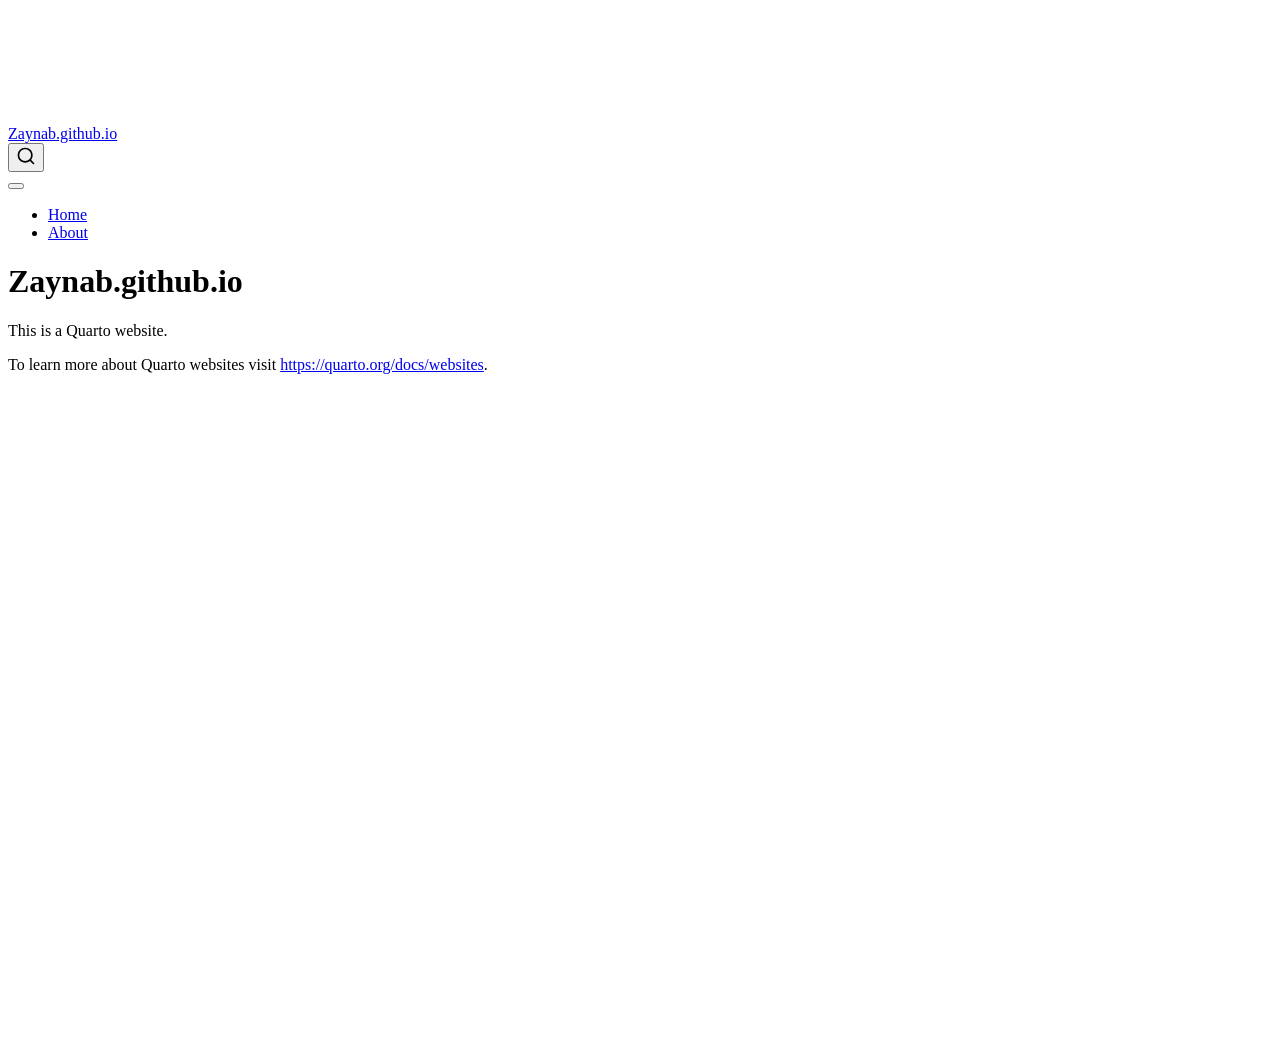
==== docs/index.html @ 29d0dbf2 "second init" ====
<!DOCTYPE html>
<html xmlns="http://www.w3.org/1999/xhtml" lang="en" xml:lang="en"><head>

<meta charset="utf-8">
<meta name="generator" content="quarto-1.8.27">

<meta name="viewport" content="width=device-width, initial-scale=1.0, user-scalable=yes">


<title>Zaynab.github.io</title>
<style>
code{white-space: pre-wrap;}
span.smallcaps{font-variant: small-caps;}
div.columns{display: flex; gap: min(4vw, 1.5em);}
div.column{flex: auto; overflow-x: auto;}
div.hanging-indent{margin-left: 1.5em; text-indent: -1.5em;}
ul.task-list{list-style: none;}
ul.task-list li input[type="checkbox"] {
  width: 0.8em;
  margin: 0 0.8em 0.2em -1em; /* quarto-specific, see https://github.com/quarto-dev/quarto-cli/issues/4556 */ 
  vertical-align: middle;
}
</style>


<script src="site_libs/quarto-nav/quarto-nav.js"></script>
<script src="site_libs/quarto-nav/headroom.min.js"></script>
<script src="site_libs/clipboard/clipboard.min.js"></script>
<script src="site_libs/quarto-search/autocomplete.umd.js"></script>
<script src="site_libs/quarto-search/fuse.min.js"></script>
<script src="site_libs/quarto-search/quarto-search.js"></script>
<meta name="quarto:offset" content="./">
<script src="site_libs/quarto-html/quarto.js" type="module"></script>
<script src="site_libs/quarto-html/tabsets/tabsets.js" type="module"></script>
<script src="site_libs/quarto-html/axe/axe-check.js" type="module"></script>
<script src="site_libs/quarto-html/popper.min.js"></script>
<script src="site_libs/quarto-html/tippy.umd.min.js"></script>
<script src="site_libs/quarto-html/anchor.min.js"></script>
<link href="site_libs/quarto-html/tippy.css" rel="stylesheet">
<link href="site_libs/quarto-html/quarto-syntax-highlighting-ed96de9b727972fe78a7b5d16c58bf87.css" rel="stylesheet" id="quarto-text-highlighting-styles">
<script src="site_libs/bootstrap/bootstrap.min.js"></script>
<link href="site_libs/bootstrap/bootstrap-icons.css" rel="stylesheet">
<link href="site_libs/bootstrap/bootstrap-5b4ad623e5705c0698d39aec6f10cf02.min.css" rel="stylesheet" append-hash="true" id="quarto-bootstrap" data-mode="light">
<script id="quarto-search-options" type="application/json">{
  "location": "navbar",
  "copy-button": false,
  "collapse-after": 3,
  "panel-placement": "end",
  "type": "overlay",
  "limit": 50,
  "keyboard-shortcut": [
    "f",
    "/",
    "s"
  ],
  "show-item-context": false,
  "language": {
    "search-no-results-text": "No results",
    "search-matching-documents-text": "matching documents",
    "search-copy-link-title": "Copy link to search",
    "search-hide-matches-text": "Hide additional matches",
    "search-more-match-text": "more match in this document",
    "search-more-matches-text": "more matches in this document",
    "search-clear-button-title": "Clear",
    "search-text-placeholder": "",
    "search-detached-cancel-button-title": "Cancel",
    "search-submit-button-title": "Submit",
    "search-label": "Search"
  }
}</script>


<link rel="stylesheet" href="styles.css">
</head>

<body class="nav-fixed quarto-light">

<div id="quarto-search-results"></div>
  <header id="quarto-header" class="headroom fixed-top">
    <nav class="navbar navbar-expand-lg " data-bs-theme="dark">
      <div class="navbar-container container-fluid">
      <div class="navbar-brand-container mx-auto">
    <a class="navbar-brand" href="./index.html">
    <span class="navbar-title">Zaynab.github.io</span>
    </a>
  </div>
            <div id="quarto-search" class="" title="Search"></div>
          <button class="navbar-toggler" type="button" data-bs-toggle="collapse" data-bs-target="#navbarCollapse" aria-controls="navbarCollapse" role="menu" aria-expanded="false" aria-label="Toggle navigation" onclick="if (window.quartoToggleHeadroom) { window.quartoToggleHeadroom(); }">
  <span class="navbar-toggler-icon"></span>
</button>
          <div class="collapse navbar-collapse" id="navbarCollapse">
            <ul class="navbar-nav navbar-nav-scroll me-auto">
  <li class="nav-item">
    <a class="nav-link active" href="./index.html" aria-current="page"> 
<span class="menu-text">Home</span></a>
  </li>  
  <li class="nav-item">
    <a class="nav-link" href="./about.html"> 
<span class="menu-text">About</span></a>
  </li>  
</ul>
          </div> <!-- /navcollapse -->
            <div class="quarto-navbar-tools">
</div>
      </div> <!-- /container-fluid -->
    </nav>
</header>
<!-- content -->
<div id="quarto-content" class="quarto-container page-columns page-rows-contents page-layout-article page-navbar">
<!-- sidebar -->
<!-- margin-sidebar -->
    <div id="quarto-margin-sidebar" class="sidebar margin-sidebar zindex-bottom">
        
    </div>
<!-- main -->
<main class="content" id="quarto-document-content">

<header id="title-block-header" class="quarto-title-block default">
<div class="quarto-title">
<h1 class="title">Zaynab.github.io</h1>
</div>



<div class="quarto-title-meta">

    
  
    
  </div>
  


</header>


<p>This is a Quarto website.</p>
<p>To learn more about Quarto websites visit <a href="https://quarto.org/docs/websites" class="uri">https://quarto.org/docs/websites</a>.</p>



</main> <!-- /main -->
<script id="quarto-html-after-body" type="application/javascript">
  window.document.addEventListener("DOMContentLoaded", function (event) {
    const icon = "";
    const anchorJS = new window.AnchorJS();
    anchorJS.options = {
      placement: 'right',
      icon: icon
    };
    anchorJS.add('.anchored');
    const isCodeAnnotation = (el) => {
      for (const clz of el.classList) {
        if (clz.startsWith('code-annotation-')) {                     
          return true;
        }
      }
      return false;
    }
    const onCopySuccess = function(e) {
      // button target
      const button = e.trigger;
      // don't keep focus
      button.blur();
      // flash "checked"
      button.classList.add('code-copy-button-checked');
      var currentTitle = button.getAttribute("title");
      button.setAttribute("title", "Copied!");
      let tooltip;
      if (window.bootstrap) {
        button.setAttribute("data-bs-toggle", "tooltip");
        button.setAttribute("data-bs-placement", "left");
        button.setAttribute("data-bs-title", "Copied!");
        tooltip = new bootstrap.Tooltip(button, 
          { trigger: "manual", 
            customClass: "code-copy-button-tooltip",
            offset: [0, -8]});
        tooltip.show();    
      }
      setTimeout(function() {
        if (tooltip) {
          tooltip.hide();
          button.removeAttribute("data-bs-title");
          button.removeAttribute("data-bs-toggle");
          button.removeAttribute("data-bs-placement");
        }
        button.setAttribute("title", currentTitle);
        button.classList.remove('code-copy-button-checked');
      }, 1000);
      // clear code selection
      e.clearSelection();
    }
    const getTextToCopy = function(trigger) {
      const outerScaffold = trigger.parentElement.cloneNode(true);
      const codeEl = outerScaffold.querySelector('code');
      for (const childEl of codeEl.children) {
        if (isCodeAnnotation(childEl)) {
          childEl.remove();
        }
      }
      return codeEl.innerText;
    }
    const clipboard = new window.ClipboardJS('.code-copy-button:not([data-in-quarto-modal])', {
      text: getTextToCopy
    });
    clipboard.on('success', onCopySuccess);
    if (window.document.getElementById('quarto-embedded-source-code-modal')) {
      const clipboardModal = new window.ClipboardJS('.code-copy-button[data-in-quarto-modal]', {
        text: getTextToCopy,
        container: window.document.getElementById('quarto-embedded-source-code-modal')
      });
      clipboardModal.on('success', onCopySuccess);
    }
      var localhostRegex = new RegExp(/^(?:http|https):\/\/localhost\:?[0-9]*\//);
      var mailtoRegex = new RegExp(/^mailto:/);
        var filterRegex = new RegExp('/' + window.location.host + '/');
      var isInternal = (href) => {
          return filterRegex.test(href) || localhostRegex.test(href) || mailtoRegex.test(href);
      }
      // Inspect non-navigation links and adorn them if external
     var links = window.document.querySelectorAll('a[href]:not(.nav-link):not(.navbar-brand):not(.toc-action):not(.sidebar-link):not(.sidebar-item-toggle):not(.pagination-link):not(.no-external):not([aria-hidden]):not(.dropdown-item):not(.quarto-navigation-tool):not(.about-link)');
      for (var i=0; i<links.length; i++) {
        const link = links[i];
        if (!isInternal(link.href)) {
          // undo the damage that might have been done by quarto-nav.js in the case of
          // links that we want to consider external
          if (link.dataset.originalHref !== undefined) {
            link.href = link.dataset.originalHref;
          }
        }
      }
    function tippyHover(el, contentFn, onTriggerFn, onUntriggerFn) {
      const config = {
        allowHTML: true,
        maxWidth: 500,
        delay: 100,
        arrow: false,
        appendTo: function(el) {
            return el.parentElement;
        },
        interactive: true,
        interactiveBorder: 10,
        theme: 'quarto',
        placement: 'bottom-start',
      };
      if (contentFn) {
        config.content = contentFn;
      }
      if (onTriggerFn) {
        config.onTrigger = onTriggerFn;
      }
      if (onUntriggerFn) {
        config.onUntrigger = onUntriggerFn;
      }
      window.tippy(el, config); 
    }
    const noterefs = window.document.querySelectorAll('a[role="doc-noteref"]');
    for (var i=0; i<noterefs.length; i++) {
      const ref = noterefs[i];
      tippyHover(ref, function() {
        // use id or data attribute instead here
        let href = ref.getAttribute('data-footnote-href') || ref.getAttribute('href');
        try { href = new URL(href).hash; } catch {}
        const id = href.replace(/^#\/?/, "");
        const note = window.document.getElementById(id);
        if (note) {
          return note.innerHTML;
        } else {
          return "";
        }
      });
    }
    const xrefs = window.document.querySelectorAll('a.quarto-xref');
    const processXRef = (id, note) => {
      // Strip column container classes
      const stripColumnClz = (el) => {
        el.classList.remove("page-full", "page-columns");
        if (el.children) {
          for (const child of el.children) {
            stripColumnClz(child);
          }
        }
      }
      stripColumnClz(note)
      if (id === null || id.startsWith('sec-')) {
        // Special case sections, only their first couple elements
        const container = document.createElement("div");
        if (note.children && note.children.length > 2) {
          container.appendChild(note.children[0].cloneNode(true));
          for (let i = 1; i < note.children.length; i++) {
            const child = note.children[i];
            if (child.tagName === "P" && child.innerText === "") {
              continue;
            } else {
              container.appendChild(child.cloneNode(true));
              break;
            }
          }
          if (window.Quarto?.typesetMath) {
            window.Quarto.typesetMath(container);
          }
          return container.innerHTML
        } else {
          if (window.Quarto?.typesetMath) {
            window.Quarto.typesetMath(note);
          }
          return note.innerHTML;
        }
      } else {
        // Remove any anchor links if they are present
        const anchorLink = note.querySelector('a.anchorjs-link');
        if (anchorLink) {
          anchorLink.remove();
        }
        if (window.Quarto?.typesetMath) {
          window.Quarto.typesetMath(note);
        }
        if (note.classList.contains("callout")) {
          return note.outerHTML;
        } else {
          return note.innerHTML;
        }
      }
    }
    for (var i=0; i<xrefs.length; i++) {
      const xref = xrefs[i];
      tippyHover(xref, undefined, function(instance) {
        instance.disable();
        let url = xref.getAttribute('href');
        let hash = undefined; 
        if (url.startsWith('#')) {
          hash = url;
        } else {
          try { hash = new URL(url).hash; } catch {}
        }
        if (hash) {
          const id = hash.replace(/^#\/?/, "");
          const note = window.document.getElementById(id);
          if (note !== null) {
            try {
              const html = processXRef(id, note.cloneNode(true));
              instance.setContent(html);
            } finally {
              instance.enable();
              instance.show();
            }
          } else {
            // See if we can fetch this
            fetch(url.split('#')[0])
            .then(res => res.text())
            .then(html => {
              const parser = new DOMParser();
              const htmlDoc = parser.parseFromString(html, "text/html");
              const note = htmlDoc.getElementById(id);
              if (note !== null) {
                const html = processXRef(id, note);
                instance.setContent(html);
              } 
            }).finally(() => {
              instance.enable();
              instance.show();
            });
          }
        } else {
          // See if we can fetch a full url (with no hash to target)
          // This is a special case and we should probably do some content thinning / targeting
          fetch(url)
          .then(res => res.text())
          .then(html => {
            const parser = new DOMParser();
            const htmlDoc = parser.parseFromString(html, "text/html");
            const note = htmlDoc.querySelector('main.content');
            if (note !== null) {
              // This should only happen for chapter cross references
              // (since there is no id in the URL)
              // remove the first header
              if (note.children.length > 0 && note.children[0].tagName === "HEADER") {
                note.children[0].remove();
              }
              const html = processXRef(null, note);
              instance.setContent(html);
            } 
          }).finally(() => {
            instance.enable();
            instance.show();
          });
        }
      }, function(instance) {
      });
    }
        let selectedAnnoteEl;
        const selectorForAnnotation = ( cell, annotation) => {
          let cellAttr = 'data-code-cell="' + cell + '"';
          let lineAttr = 'data-code-annotation="' +  annotation + '"';
          const selector = 'span[' + cellAttr + '][' + lineAttr + ']';
          return selector;
        }
        const selectCodeLines = (annoteEl) => {
          const doc = window.document;
          const targetCell = annoteEl.getAttribute("data-target-cell");
          const targetAnnotation = annoteEl.getAttribute("data-target-annotation");
          const annoteSpan = window.document.querySelector(selectorForAnnotation(targetCell, targetAnnotation));
          const lines = annoteSpan.getAttribute("data-code-lines").split(",");
          const lineIds = lines.map((line) => {
            return targetCell + "-" + line;
          })
          let top = null;
          let height = null;
          let parent = null;
          if (lineIds.length > 0) {
              //compute the position of the single el (top and bottom and make a div)
              const el = window.document.getElementById(lineIds[0]);
              top = el.offsetTop;
              height = el.offsetHeight;
              parent = el.parentElement.parentElement;
            if (lineIds.length > 1) {
              const lastEl = window.document.getElementById(lineIds[lineIds.length - 1]);
              const bottom = lastEl.offsetTop + lastEl.offsetHeight;
              height = bottom - top;
            }
            if (top !== null && height !== null && parent !== null) {
              // cook up a div (if necessary) and position it 
              let div = window.document.getElementById("code-annotation-line-highlight");
              if (div === null) {
                div = window.document.createElement("div");
                div.setAttribute("id", "code-annotation-line-highlight");
                div.style.position = 'absolute';
                parent.appendChild(div);
              }
              div.style.top = top - 2 + "px";
              div.style.height = height + 4 + "px";
              div.style.left = 0;
              let gutterDiv = window.document.getElementById("code-annotation-line-highlight-gutter");
              if (gutterDiv === null) {
                gutterDiv = window.document.createElement("div");
                gutterDiv.setAttribute("id", "code-annotation-line-highlight-gutter");
                gutterDiv.style.position = 'absolute';
                const codeCell = window.document.getElementById(targetCell);
                const gutter = codeCell.querySelector('.code-annotation-gutter');
                gutter.appendChild(gutterDiv);
              }
              gutterDiv.style.top = top - 2 + "px";
              gutterDiv.style.height = height + 4 + "px";
            }
            selectedAnnoteEl = annoteEl;
          }
        };
        const unselectCodeLines = () => {
          const elementsIds = ["code-annotation-line-highlight", "code-annotation-line-highlight-gutter"];
          elementsIds.forEach((elId) => {
            const div = window.document.getElementById(elId);
            if (div) {
              div.remove();
            }
          });
          selectedAnnoteEl = undefined;
        };
          // Handle positioning of the toggle
      window.addEventListener(
        "resize",
        throttle(() => {
          elRect = undefined;
          if (selectedAnnoteEl) {
            selectCodeLines(selectedAnnoteEl);
          }
        }, 10)
      );
      function throttle(fn, ms) {
      let throttle = false;
      let timer;
        return (...args) => {
          if(!throttle) { // first call gets through
              fn.apply(this, args);
              throttle = true;
          } else { // all the others get throttled
              if(timer) clearTimeout(timer); // cancel #2
              timer = setTimeout(() => {
                fn.apply(this, args);
                timer = throttle = false;
              }, ms);
          }
        };
      }
        // Attach click handler to the DT
        const annoteDls = window.document.querySelectorAll('dt[data-target-cell]');
        for (const annoteDlNode of annoteDls) {
          annoteDlNode.addEventListener('click', (event) => {
            const clickedEl = event.target;
            if (clickedEl !== selectedAnnoteEl) {
              unselectCodeLines();
              const activeEl = window.document.querySelector('dt[data-target-cell].code-annotation-active');
              if (activeEl) {
                activeEl.classList.remove('code-annotation-active');
              }
              selectCodeLines(clickedEl);
              clickedEl.classList.add('code-annotation-active');
            } else {
              // Unselect the line
              unselectCodeLines();
              clickedEl.classList.remove('code-annotation-active');
            }
          });
        }
    const findCites = (el) => {
      const parentEl = el.parentElement;
      if (parentEl) {
        const cites = parentEl.dataset.cites;
        if (cites) {
          return {
            el,
            cites: cites.split(' ')
          };
        } else {
          return findCites(el.parentElement)
        }
      } else {
        return undefined;
      }
    };
    var bibliorefs = window.document.querySelectorAll('a[role="doc-biblioref"]');
    for (var i=0; i<bibliorefs.length; i++) {
      const ref = bibliorefs[i];
      const citeInfo = findCites(ref);
      if (citeInfo) {
        tippyHover(citeInfo.el, function() {
          var popup = window.document.createElement('div');
          citeInfo.cites.forEach(function(cite) {
            var citeDiv = window.document.createElement('div');
            citeDiv.classList.add('hanging-indent');
            citeDiv.classList.add('csl-entry');
            var biblioDiv = window.document.getElementById('ref-' + cite);
            if (biblioDiv) {
              citeDiv.innerHTML = biblioDiv.innerHTML;
            }
            popup.appendChild(citeDiv);
          });
          return popup.innerHTML;
        });
      }
    }
  });
  </script>
</div> <!-- /content -->




</body></html>
---- docs/site_libs/quarto-html/tippy.css ----
.tippy-box[data-animation=fade][data-state=hidden]{opacity:0}[data-tippy-root]{max-width:calc(100vw - 10px)}.tippy-box{position:relative;background-color:#333;color:#fff;border-radius:4px;font-size:14px;line-height:1.4;white-space:normal;outline:0;transition-property:transform,visibility,opacity}.tippy-box[data-placement^=top]>.tippy-arrow{bottom:0}.tippy-box[data-placement^=top]>.tippy-arrow:before{bottom:-7px;left:0;border-width:8px 8px 0;border-top-color:initial;transform-origin:center top}.tippy-box[data-placement^=bottom]>.tippy-arrow{top:0}.tippy-box[data-placement^=bottom]>.tippy-arrow:before{top:-7px;left:0;border-width:0 8px 8px;border-bottom-color:initial;transform-origin:center bottom}.tippy-box[data-placement^=left]>.tippy-arrow{right:0}.tippy-box[data-placement^=left]>.tippy-arrow:before{border-width:8px 0 8px 8px;border-left-color:initial;right:-7px;transform-origin:center left}.tippy-box[data-placement^=right]>.tippy-arrow{left:0}.tippy-box[data-placement^=right]>.tippy-arrow:before{left:-7px;border-width:8px 8px 8px 0;border-right-color:initial;transform-origin:center right}.tippy-box[data-inertia][data-state=visible]{transition-timing-function:cubic-bezier(.54,1.5,.38,1.11)}.tippy-arrow{width:16px;height:16px;color:#333}.tippy-arrow:before{content:"";position:absolute;border-color:transparent;border-style:solid}.tippy-content{position:relative;padding:5px 9px;z-index:1}
---- docs/site_libs/quarto-html/quarto-syntax-highlighting-ed96de9b727972fe78a7b5d16c58bf87.css ----
/* quarto syntax highlight colors */
:root {
  --quarto-hl-ot-color: #003B4F;
  --quarto-hl-at-color: #657422;
  --quarto-hl-ss-color: #20794D;
  --quarto-hl-an-color: #5E5E5E;
  --quarto-hl-fu-color: #4758AB;
  --quarto-hl-st-color: #20794D;
  --quarto-hl-cf-color: #003B4F;
  --quarto-hl-op-color: #5E5E5E;
  --quarto-hl-er-color: #AD0000;
  --quarto-hl-bn-color: #AD0000;
  --quarto-hl-al-color: #AD0000;
  --quarto-hl-va-color: #111111;
  --quarto-hl-bu-color: inherit;
  --quarto-hl-ex-color: inherit;
  --quarto-hl-pp-color: #AD0000;
  --quarto-hl-in-color: #5E5E5E;
  --quarto-hl-vs-color: #20794D;
  --quarto-hl-wa-color: #5E5E5E;
  --quarto-hl-do-color: #5E5E5E;
  --quarto-hl-im-color: #00769E;
  --quarto-hl-ch-color: #20794D;
  --quarto-hl-dt-color: #AD0000;
  --quarto-hl-fl-color: #AD0000;
  --quarto-hl-co-color: #5E5E5E;
  --quarto-hl-cv-color: #5E5E5E;
  --quarto-hl-cn-color: #8f5902;
  --quarto-hl-sc-color: #5E5E5E;
  --quarto-hl-dv-color: #AD0000;
  --quarto-hl-kw-color: #003B4F;
}

/* other quarto variables */
:root {
  --quarto-font-monospace: SFMono-Regular, Menlo, Monaco, Consolas, "Liberation Mono", "Courier New", monospace;
}

/* syntax highlight based on Pandoc's rules */
pre > code.sourceCode > span {
  color: #003B4F;
}

code.sourceCode > span {
  color: #003B4F;
}

div.sourceCode,
div.sourceCode pre.sourceCode {
  color: #003B4F;
}

/* Normal */
code span {
  color: #003B4F;
}

/* Alert */
code span.al {
  color: #AD0000;
  font-style: inherit;
}

/* Annotation */
code span.an {
  color: #5E5E5E;
  font-style: inherit;
}

/* Attribute */
code span.at {
  color: #657422;
  font-style: inherit;
}

/* BaseN */
code span.bn {
  color: #AD0000;
  font-style: inherit;
}

/* BuiltIn */
code span.bu {
  font-style: inherit;
}

/* ControlFlow */
code span.cf {
  color: #003B4F;
  font-weight: bold;
  font-style: inherit;
}

/* Char */
code span.ch {
  color: #20794D;
  font-style: inherit;
}

/* Constant */
code span.cn {
  color: #8f5902;
  font-style: inherit;
}

/* Comment */
code span.co {
  color: #5E5E5E;
  font-style: inherit;
}

/* CommentVar */
code span.cv {
  color: #5E5E5E;
  font-style: italic;
}

/* Documentation */
code span.do {
  color: #5E5E5E;
  font-style: italic;
}

/* DataType */
code span.dt {
  color: #AD0000;
  font-style: inherit;
}

/* DecVal */
code span.dv {
  color: #AD0000;
  font-style: inherit;
}

/* Error */
code span.er {
  color: #AD0000;
  font-style: inherit;
}

/* Extension */
code span.ex {
  font-style: inherit;
}

/* Float */
code span.fl {
  color: #AD0000;
  font-style: inherit;
}

/* Function */
code span.fu {
  color: #4758AB;
  font-style: inherit;
}

/* Import */
code span.im {
  color: #00769E;
  font-style: inherit;
}

/* Information */
code span.in {
  color: #5E5E5E;
  font-style: inherit;
}

/* Keyword */
code span.kw {
  color: #003B4F;
  font-weight: bold;
  font-style: inherit;
}

/* Operator */
code span.op {
  color: #5E5E5E;
  font-style: inherit;
}

/* Other */
code span.ot {
  color: #003B4F;
  font-style: inherit;
}

/* Preprocessor */
code span.pp {
  color: #AD0000;
  font-style: inherit;
}

/* SpecialChar */
code span.sc {
  color: #5E5E5E;
  font-style: inherit;
}

/* SpecialString */
code span.ss {
  color: #20794D;
  font-style: inherit;
}

/* String */
code span.st {
  color: #20794D;
  font-style: inherit;
}

/* Variable */
code span.va {
  color: #111111;
  font-style: inherit;
}

/* VerbatimString */
code span.vs {
  color: #20794D;
  font-style: inherit;
}

/* Warning */
code span.wa {
  color: #5E5E5E;
  font-style: italic;
}

.prevent-inlining {
  content: "</";
}

/*# sourceMappingURL=0920dd6d7437995b8cdf7429764427b1.css.map */
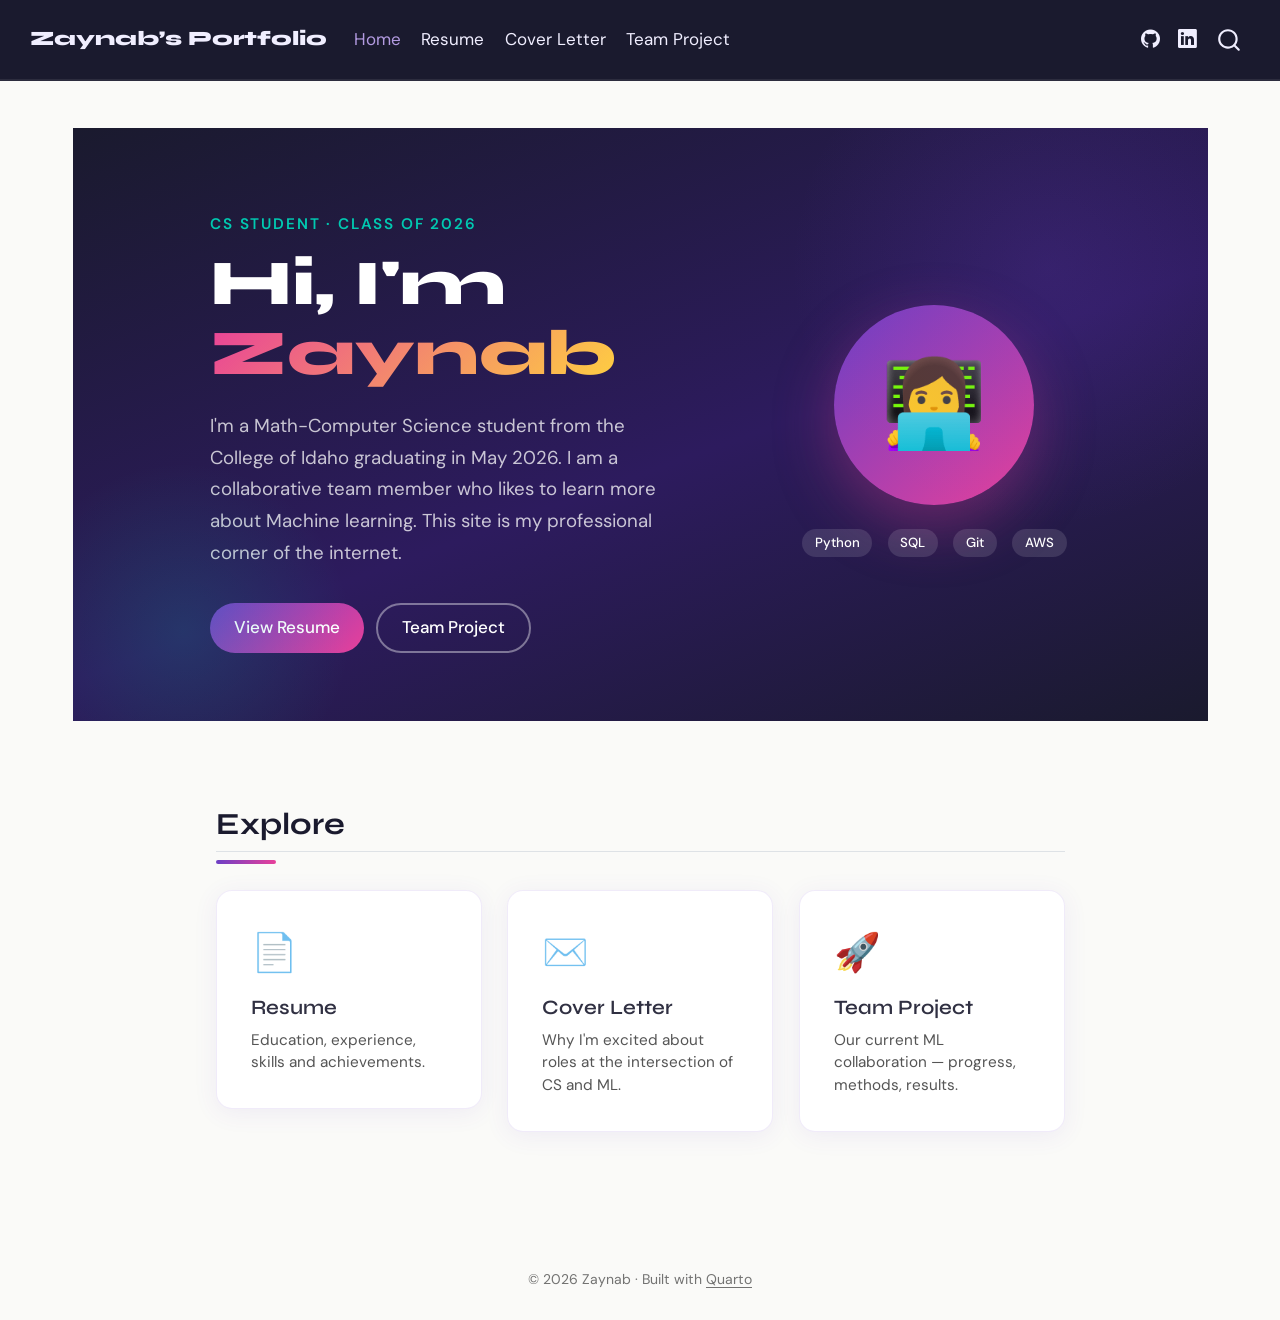
==== commit b68ba7be: "updating yaml" ====
--- a/docs/index.html
+++ b/docs/index.html
@@ -7,7 +7,7 @@
 <meta name="viewport" content="width=device-width, initial-scale=1.0, user-scalable=yes">
 
 
-<title>Zaynab.github.io</title>
+<title>Zaynab’s Portfolio</title>
 <style>
 code{white-space: pre-wrap;}
 span.smallcaps{font-variant: small-caps;}
@@ -40,7 +40,7 @@
 <link href="site_libs/quarto-html/quarto-syntax-highlighting-ed96de9b727972fe78a7b5d16c58bf87.css" rel="stylesheet" id="quarto-text-highlighting-styles">
 <script src="site_libs/bootstrap/bootstrap.min.js"></script>
 <link href="site_libs/bootstrap/bootstrap-icons.css" rel="stylesheet">
-<link href="site_libs/bootstrap/bootstrap-5b4ad623e5705c0698d39aec6f10cf02.min.css" rel="stylesheet" append-hash="true" id="quarto-bootstrap" data-mode="light">
+<link href="site_libs/bootstrap/bootstrap-62efbedb9eee6db728028232ba6a3f4e.min.css" rel="stylesheet" append-hash="true" id="quarto-bootstrap" data-mode="light">
 <script id="quarto-search-options" type="application/json">{
   "location": "navbar",
   "copy-button": false,
@@ -81,7 +81,7 @@
       <div class="navbar-container container-fluid">
       <div class="navbar-brand-container mx-auto">
     <a class="navbar-brand" href="./index.html">
-    <span class="navbar-title">Zaynab.github.io</span>
+    <span class="navbar-title">Zaynab’s Portfolio</span>
     </a>
   </div>
             <div id="quarto-search" class="" title="Search"></div>
@@ -95,8 +95,28 @@
 <span class="menu-text">Home</span></a>
   </li>  
   <li class="nav-item">
-    <a class="nav-link" href="./about.html"> 
-<span class="menu-text">About</span></a>
+    <a class="nav-link" href="./resume.html"> 
+<span class="menu-text">Resume</span></a>
+  </li>  
+  <li class="nav-item">
+    <a class="nav-link" href="./cover-letter.html"> 
+<span class="menu-text">Cover Letter</span></a>
+  </li>  
+  <li class="nav-item">
+    <a class="nav-link" href="./project.html"> 
+<span class="menu-text">Team Project</span></a>
+  </li>  
+</ul>
+            <ul class="navbar-nav navbar-nav-scroll ms-auto">
+  <li class="nav-item compact">
+    <a class="nav-link" href="https://github.com/zaynabhkr"> <i class="bi bi-github" role="img">
+</i> 
+<span class="menu-text"></span></a>
+  </li>  
+  <li class="nav-item compact">
+    <a class="nav-link" href="https://linkedin.com/in/zaynab-el-hakour"> <i class="bi bi-linkedin" role="img">
+</i> 
+<span class="menu-text"></span></a>
   </li>  
 </ul>
           </div> <!-- /navcollapse -->
@@ -106,36 +126,82 @@
     </nav>
 </header>
 <!-- content -->
-<div id="quarto-content" class="quarto-container page-columns page-rows-contents page-layout-article page-navbar">
+<div id="quarto-content" class="quarto-container page-columns page-rows-contents page-layout-full page-navbar">
 <!-- sidebar -->
 <!-- margin-sidebar -->
-    <div id="quarto-margin-sidebar" class="sidebar margin-sidebar zindex-bottom">
-        
+    
+<!-- main -->
+<main class="content column-page" id="quarto-document-content"><header id="title-block-header" class="quarto-title-block"></header>
+
+
+
+
+<div class="hero-blob hero-section">
+  <div class="hero-inner">
+
+    <!-- Text side -->
+    <div class="hero-text">
+      <p class="hero-eyebrow">CS Student · CLASS OF 2026</p>
+      <h1 class="hero-title">
+        Hi, I'm <span class="hero-name-highlight">Zaynab</span> 
+      </h1>
+      <p class="hero-body">
+        I'm a Math-Computer Science student from the College of Idaho graduating in May 2026. I am a collaborative team member who likes to learn more about Machine learning. This site is my professional corner of the internet.
+      </p>
+      <div class="hero-cta">
+        <a href="resume.html" class="btn-z">View Resume</a>
+        <a href="project.html" class="btn-z btn-z-outline btn-z-hero-outline">Team Project</a>
+      </div>
     </div>
-<!-- main -->
-<main class="content" id="quarto-document-content">
-
-<header id="title-block-header" class="quarto-title-block default">
-<div class="quarto-title">
-<h1 class="title">Zaynab.github.io</h1>
+
+    <!-- Avatar side -->
+    <div class="hero-avatar-side">
+      <div class="hero-avatar">👩‍💻</div>
+      <div class="hero-pills">
+        <span class="pill pill-light">Python</span>
+        <span class="pill pill-light">SQL</span>
+        <span class="pill pill-light">Git</span>
+        <span class="pill pill-light">AWS</span>
+      </div>
+    </div>
+
+  </div>
 </div>
 
-
-
-<div class="quarto-title-meta">
-
-    
-  
-    
+<!-- Quick-link cards -->
+<div class="content-block">
+  <h2 class="explore-heading anchored">Explore</h2>
+  <div class="accent-line"></div>
+
+  <div class="card-grid-3">
+
+    <a href="resume.html" class="card-link">
+      <div class="z-card">
+        <div class="card-icon">📄</div>
+        <h3 class="card-title anchored">Resume</h3>
+        <p class="card-desc">Education, experience, skills and achievements.</p>
+      </div>
+    </a>
+
+    <a href="cover-letter.html" class="card-link">
+      <div class="z-card">
+        <div class="card-icon">✉️</div>
+        <h3 class="card-title anchored">Cover Letter</h3>
+        <p class="card-desc">Why I'm excited about roles at the intersection of CS and ML.</p>
+      </div>
+    </a>
+
+    <a href="project.html" class="card-link">
+      <div class="z-card">
+        <div class="card-icon">🚀</div>
+        <h3 class="card-title anchored">Team Project</h3>
+        <p class="card-desc">
+          Our current ML collaboration — progress, methods, results.</p>
+      </div>
+    </a>
+
   </div>
-  
-
-
-</header>
-
-
-<p>This is a Quarto website.</p>
-<p>To learn more about Quarto websites visit <a href="https://quarto.org/docs/websites" class="uri">https://quarto.org/docs/websites</a>.</p>
+</div>
 
 
 
@@ -213,7 +279,7 @@
     }
       var localhostRegex = new RegExp(/^(?:http|https):\/\/localhost\:?[0-9]*\//);
       var mailtoRegex = new RegExp(/^mailto:/);
-        var filterRegex = new RegExp('/' + window.location.host + '/');
+        var filterRegex = new RegExp("https:\/\/zaynabhkr\.github\.io");
       var isInternal = (href) => {
           return filterRegex.test(href) || localhostRegex.test(href) || mailtoRegex.test(href);
       }
@@ -541,6 +607,19 @@
   });
   </script>
 </div> <!-- /content -->
+<footer class="footer">
+  <div class="nav-footer">
+    <div class="nav-footer-left">
+      &nbsp;
+    </div>   
+    <div class="nav-footer-center">
+<p>© 2026 Zaynab · Built with <a href="https://quarto.org">Quarto</a></p>
+</div>
+    <div class="nav-footer-right">
+      &nbsp;
+    </div>
+  </div>
+</footer>
 
 
 
--- a/docs/styles.css
+++ b/docs/styles.css
@@ -0,0 +1,715 @@
+/* ============================================================
+   Zaynab's Portfolio – styles.css
+   All component, layout, and utility styles live here.
+   Theme variables (Quarto SCSS defaults) are in custom.scss.
+   ============================================================ */
+
+@import url('https://fonts.googleapis.com/css2?family=Syne:wght@400;600;700;800&family=DM+Sans:ital,opsz,wght@0,9..40,300;0,9..40,400;0,9..40,500;1,9..40,300&display=swap');
+
+/* ── CSS Custom Properties ── */
+:root {
+  --c-purple: #6c3fc5;
+  --c-pink:   #e8409a;
+  --c-teal:   #00c9b1;
+  --c-yellow: #ffd23f;
+  --c-bg:     #fafaf8;
+  --c-dark:   #1a1a2e;
+  --c-card:   #ffffff;
+  --radius:   16px;
+}
+
+/* ── Typography ── */
+h1, h2, h3 {
+  font-family: 'Syne', sans-serif;
+}
+
+/* ── Navbar ── */
+.navbar {
+  padding: 1rem 2rem;
+  border-bottom: 2px solid rgba(255, 255, 255, 0.08);
+  backdrop-filter: blur(12px);
+}
+
+.navbar-brand {
+  font-family: 'Syne', sans-serif;
+  font-weight: 800;
+  font-size: 1.2rem;
+}
+
+.nav-link:hover {
+  color: var(--c-teal) !important;
+}
+
+/* ── Cards ── */
+.z-card {
+  background: var(--c-card);
+  border-radius: var(--radius);
+  padding: 2rem;
+  box-shadow: 0 4px 24px rgba(108, 63, 197, 0.08);
+  border: 1px solid rgba(108, 63, 197, 0.1);
+  transition: transform 0.25s ease, box-shadow 0.25s ease;
+}
+
+.z-card:hover {
+  transform: translateY(-4px);
+  box-shadow: 0 12px 36px rgba(108, 63, 197, 0.18);
+}
+
+/* ── Gradient Text ── */
+.grad-text {
+  background: linear-gradient(135deg, var(--c-purple), var(--c-pink));
+  -webkit-background-clip: text;
+  -webkit-text-fill-color: transparent;
+  background-clip: text;
+}
+
+/* ── Pill Badges ── */
+.pill {
+  display: inline-block;
+  padding: 0.25rem 0.75rem;
+  border-radius: 999px;
+  font-size: 0.78rem;
+  font-weight: 500;
+  background: rgba(108, 63, 197, 0.12);
+  color: var(--c-purple);
+  margin: 0.2rem;
+}
+
+.pill-teal {
+  background: rgba(0, 201, 177, 0.12);
+  color: #00a896;
+}
+
+.pill-pink {
+  background: rgba(232, 64, 154, 0.12);
+  color: var(--c-pink);
+}
+
+.pill-gold {
+  background: rgba(255, 210, 63, 0.15);
+  color: #b8860b;
+}
+
+/* ── Accent Divider ── */
+.accent-line {
+  height: 4px;
+  width: 60px;
+  border-radius: 4px;
+  background: linear-gradient(90deg, var(--c-purple), var(--c-pink));
+  margin: 0.5rem 0 1.5rem;
+}
+
+/* ── Hero Blob Background ── */
+.hero-blob {
+  position: relative;
+  overflow: hidden;
+}
+
+.hero-blob::before {
+  content: '';
+  position: absolute;
+  top: -120px;
+  right: -100px;
+  width: 520px;
+  height: 520px;
+  border-radius: 50%;
+  background: radial-gradient(circle, rgba(108, 63, 197, 0.18) 0%, transparent 70%);
+  pointer-events: none;
+}
+
+.hero-blob::after {
+  content: '';
+  position: absolute;
+  bottom: -80px;
+  left: -60px;
+  width: 340px;
+  height: 340px;
+  border-radius: 50%;
+  background: radial-gradient(circle, rgba(0, 201, 177, 0.15) 0%, transparent 70%);
+  pointer-events: none;
+}
+
+/* ── Timeline ── */
+.timeline {
+  position: relative;
+  padding-left: 1.8rem;
+}
+
+.timeline::before {
+  content: '';
+  position: absolute;
+  left: 0;
+  top: 6px;
+  width: 3px;
+  height: calc(100% - 12px);
+  background: linear-gradient(to bottom, var(--c-purple), var(--c-teal));
+  border-radius: 3px;
+}
+
+.timeline-item {
+  position: relative;
+  margin-bottom: 1.6rem;
+}
+
+.timeline-item::before {
+  content: '';
+  position: absolute;
+  left: -1.95rem;
+  top: 6px;
+  width: 12px;
+  height: 12px;
+  border-radius: 50%;
+  background: var(--c-purple);
+  border: 2px solid white;
+  box-shadow: 0 0 0 2px var(--c-purple);
+}
+
+/* ── Buttons ── */
+.btn-z {
+  display: inline-flex;
+  align-items: center;
+  gap: 0.4rem;
+  padding: 0.6rem 1.4rem;
+  border-radius: 999px;
+  font-weight: 500;
+  background: linear-gradient(135deg, var(--c-purple), var(--c-pink));
+  color: white !important;
+  text-decoration: none;
+  border: none;
+  transition: opacity 0.2s, transform 0.2s;
+}
+
+.btn-z:hover {
+  opacity: 0.88;
+  transform: translateY(-2px);
+}
+
+.btn-z-outline {
+  background: transparent;
+  color: var(--c-purple) !important;
+  border: 2px solid var(--c-purple);
+}
+
+.btn-z-outline:hover {
+  background: rgba(108, 63, 197, 0.08);
+}
+
+/* ── Layout ── */
+.content-block {
+  max-width: 900px;
+  margin: 0 auto;
+  padding: 3rem 1.5rem;
+}
+
+/* ── Footer ── */
+.page-footer {
+  background: var(--c-dark);
+  color: rgba(255, 255, 255, 0.5);
+  font-size: 0.85rem;
+}
+
+/* ============================================================
+   Page-specific classes (extracted from inline styles)
+   ============================================================ */
+
+/* ── Hero section (index) ── */
+.hero-section {
+  background: linear-gradient(160deg, #1a1a2e 0%, #2d1b5e 55%, #1a1a2e 100%);
+  color: white;
+  padding: 5rem 1.5rem 4rem;
+}
+
+.hero-inner {
+  max-width: 860px;
+  margin: 0 auto;
+  display: flex;
+  flex-wrap: wrap;
+  align-items: center;
+  gap: 3rem;
+}
+
+.hero-text {
+  flex: 1;
+  min-width: 280px;
+}
+
+.hero-eyebrow {
+  font-size: 0.9rem;
+  letter-spacing: 0.12em;
+  text-transform: uppercase;
+  color: var(--c-teal);
+  font-weight: 600;
+  margin-bottom: 0.75rem;
+}
+
+.hero-title {
+  font-size: clamp(2.4rem, 5vw, 3.8rem);
+  font-weight: 800;
+  line-height: 1.1;
+  margin: 0 0 1.2rem;
+}
+
+.hero-name-highlight {
+  background: linear-gradient(135deg, #e8409a, #ffd23f);
+  -webkit-background-clip: text;
+  -webkit-text-fill-color: transparent;
+  background-clip: text;
+}
+
+.hero-body {
+  font-size: 1.1rem;
+  line-height: 1.7;
+  color: rgba(255, 255, 255, 0.75);
+  max-width: 480px;
+  margin-bottom: 2rem;
+}
+
+.hero-cta {
+  display: flex;
+  flex-wrap: wrap;
+  gap: 0.75rem;
+}
+
+.btn-z-hero-outline {
+  border-color: rgba(255, 255, 255, 0.4);
+  color: white !important;
+}
+
+.hero-avatar-side {
+  flex: 0 0 auto;
+  text-align: center;
+}
+
+.hero-avatar {
+  width: 200px;
+  height: 200px;
+  border-radius: 50%;
+  background: linear-gradient(135deg, #6c3fc5, #e8409a);
+  display: flex;
+  align-items: center;
+  justify-content: center;
+  font-size: 5rem;
+  box-shadow: 0 20px 60px rgba(232, 64, 154, 0.35);
+  margin: 0 auto;
+}
+
+.hero-pills {
+  margin-top: 1.2rem;
+  display: flex;
+  justify-content: center;
+  gap: 0.5rem;
+  flex-wrap: wrap;
+}
+
+.pill-light {
+  background: rgba(255, 255, 255, 0.12);
+  color: white;
+}
+
+/* ── Explore grid (index) ── */
+.explore-heading {
+  font-size: 1.8rem;
+  font-weight: 700;
+  margin-bottom: 0.4rem;
+}
+
+.card-grid-3 {
+  display: grid;
+  grid-template-columns: repeat(auto-fit, minmax(240px, 1fr));
+  gap: 1.5rem;
+  margin-top: 1rem;
+}
+
+.card-link {
+  text-decoration: none;
+  color: inherit;
+}
+
+.card-icon {
+  font-size: 2.2rem;
+  margin-bottom: 0.8rem;
+}
+
+.card-title {
+  margin: 0 0 0.5rem;
+  font-size: 1.2rem;
+}
+
+.card-desc {
+  color: #555;
+  font-size: 0.9rem;
+  margin: 0;
+}
+
+/* ── Resume page ── */
+.resume-header {
+  display: flex;
+  justify-content: space-between;
+  align-items: flex-start;
+  flex-wrap: wrap;
+  gap: 1rem;
+  margin-bottom: 0.4rem;
+}
+
+.resume-name {
+  font-size: 2.6rem;
+  margin: 0;
+}
+
+.resume-tagline {
+  color: #555;
+  margin: 0.3rem 0 0;
+}
+
+.contact-row {
+  display: flex;
+  flex-wrap: wrap;
+  gap: 1.2rem;
+  margin-bottom: 2.5rem;
+  font-size: 0.9rem;
+  color: #555;
+}
+
+.section-heading {
+  font-size: 1.4rem;
+  margin-bottom: 0.3rem;
+}
+
+.card-mb {
+  margin-bottom: 2rem;
+}
+
+.edu-row {
+  display: flex;
+  justify-content: space-between;
+  flex-wrap: wrap;
+  gap: 0.5rem;
+}
+
+.edu-degree {
+  font-size: 1.05rem;
+}
+
+.edu-university {
+  color: var(--c-purple);
+  font-weight: 500;
+}
+
+.edu-pills {
+  margin-top: 0.8rem;
+}
+
+.edu-coursework {
+  margin-top: 0.8rem;
+  color: #444;
+  font-size: 0.93rem;
+}
+
+.timeline-mb {
+  margin-bottom: 2rem;
+}
+
+.exp-header {
+  display: flex;
+  justify-content: space-between;
+  flex-wrap: wrap;
+  gap: 0.5rem;
+  margin-bottom: 0.5rem;
+}
+
+.exp-org {
+  color: var(--c-purple);
+}
+
+.exp-list {
+  margin: 0;
+  padding-left: 1.2rem;
+  color: #444;
+  font-size: 0.93rem;
+  line-height: 1.8;
+}
+
+.project-grid {
+  display: grid;
+  grid-template-columns: repeat(auto-fit, minmax(260px, 1fr));
+  gap: 1.2rem;
+  margin-bottom: 2rem;
+}
+
+.project-pills {
+  margin: 0.4rem 0;
+}
+
+.project-desc {
+  font-size: 0.9rem;
+  color: #444;
+  margin: 0;
+}
+
+.skills-grid {
+  display: grid;
+  grid-template-columns: repeat(auto-fit, minmax(200px, 1fr));
+  gap: 1.2rem;
+}
+
+.skills-pills {
+  margin-top: 0.6rem;
+}
+
+/* ── Cover letter page ── */
+.cover-letter-block {
+  max-width: 720px;
+}
+
+.cover-letter-heading {
+  font-size: 2.4rem;
+  margin-bottom: 0.3rem;
+}
+
+.cover-letter-hint {
+  color: #888;
+  font-size: 0.88rem;
+  margin-bottom: 2.5rem;
+}
+
+.letter-card {
+  font-size: 0.97rem;
+  line-height: 1.85;
+  color: #2a2a2a;
+}
+
+.letter-sender {
+  margin-bottom: 1.8rem;
+  color: #555;
+  font-size: 0.9rem;
+}
+
+.letter-sender p {
+  margin: 0;
+}
+
+.placeholder-purple {
+  background: rgba(108, 63, 197, 0.1);
+  border-radius: 4px;
+  padding: 0 4px;
+}
+
+.placeholder-pink {
+  background: rgba(232, 64, 154, 0.12);
+  border-radius: 4px;
+  padding: 0 4px;
+}
+
+.placeholder-teal {
+  background: rgba(0, 201, 177, 0.12);
+  border-radius: 4px;
+  padding: 0 4px;
+}
+
+.letter-closing {
+  margin-bottom: 0;
+}
+
+.tips-box {
+  margin-top: 2rem;
+  padding: 1.5rem;
+  border-radius: var(--radius);
+  background: linear-gradient(135deg, rgba(108, 63, 197, 0.07), rgba(0, 201, 177, 0.07));
+  border: 1px dashed rgba(108, 63, 197, 0.25);
+}
+
+.tips-heading {
+  color: var(--c-purple);
+}
+
+.tips-list {
+  margin: 0.6rem 0 0;
+  padding-left: 1.3rem;
+  color: #444;
+  font-size: 0.9rem;
+  line-height: 1.9;
+}
+
+/* ── Project page ── */
+.project-page-header {
+  margin-bottom: 0.4rem;
+}
+
+.project-page-title {
+  font-size: 2.5rem;
+  margin: 0.5rem 0 0.2rem;
+}
+
+.project-subtitle {
+  color: #555;
+  font-size: 1rem;
+  margin: 0;
+}
+
+.team-bar {
+  display: flex;
+  flex-wrap: wrap;
+  gap: 1rem;
+  align-items: center;
+  margin-bottom: 2.5rem;
+}
+
+.team-pills {
+  display: flex;
+  gap: 0.5rem;
+  flex-wrap: wrap;
+}
+
+.btn-z-sm {
+  font-size: 0.85rem;
+  padding: 0.4rem 1rem;
+}
+
+.overview-grid {
+  display: grid;
+  grid-template-columns: 2fr 1fr;
+  gap: 1.5rem;
+  margin-bottom: 2.5rem;
+  align-items: start;
+}
+
+.overview-heading {
+  font-size: 1.2rem;
+  margin-top: 0;
+}
+
+.overview-body {
+  color: #444;
+  line-height: 1.8;
+  margin: 0;
+}
+
+.stat-card {
+  margin-bottom: 1rem;
+}
+
+.stat-label {
+  margin: 0;
+  font-size: 0.85rem;
+  color: #888;
+  text-transform: uppercase;
+  letter-spacing: 0.08em;
+  font-weight: 600;
+}
+
+.stat-value {
+  margin: 0.3rem 0 0;
+  font-weight: 600;
+}
+
+.tech-pills {
+  display: flex;
+  flex-wrap: wrap;
+  gap: 0.6rem;
+  margin-bottom: 2.5rem;
+}
+
+.progress-grid {
+  display: grid;
+  gap: 0.9rem;
+}
+
+.progress-item {
+  display: flex;
+  align-items: center;
+  gap: 0.8rem;
+}
+
+.progress-icon {
+  font-size: 1.2rem;
+}
+
+.progress-label-active {
+  font-size: 0.88rem;
+  color: var(--c-purple);
+}
+
+.progress-label-done {
+  font-size: 0.88rem;
+  color: #777;
+}
+
+.progress-label-pending {
+  font-size: 0.88rem;
+  color: #aaa;
+}
+
+.progress-bar-wrapper {
+  margin-top: 1.5rem;
+}
+
+.progress-bar-header {
+  display: flex;
+  justify-content: space-between;
+  font-size: 0.85rem;
+  color: #777;
+  margin-bottom: 0.4rem;
+}
+
+.progress-bar-track {
+  height: 10px;
+  border-radius: 999px;
+  background: #eee;
+  overflow: hidden;
+}
+
+.progress-bar-fill {
+  width: 35%;
+  height: 100%;
+  border-radius: 999px;
+  background: linear-gradient(90deg, var(--c-purple), var(--c-pink));
+}
+
+.team-grid {
+  display: grid;
+  grid-template-columns: repeat(auto-fit, minmax(200px, 1fr));
+  gap: 1rem;
+  margin-bottom: 2.5rem;
+}
+
+.team-card {
+  text-align: center;
+}
+
+.team-card-icon {
+  font-size: 2rem;
+  margin-bottom: 0.5rem;
+}
+
+.team-card-role {
+  font-size: 0.88rem;
+  color: #666;
+  margin: 0.3rem 0 0;
+}
+
+.findings-card {
+  background: linear-gradient(135deg, rgba(108, 63, 197, 0.04), rgba(0, 201, 177, 0.04));
+}
+
+.findings-text {
+  color: #555;
+  font-style: italic;
+  margin: 0;
+}
+
+.card-mb-lg {
+  margin-bottom: 2.5rem;
+}
+
+/* ── Resume extras ── */
+.leadership-grid {
+  margin-bottom: 2rem;
+}
+
+.awards-heading {
+  margin-top: 2rem;
+}
+
+.overview-body--spaced {
+  margin-top: 0.8rem;
+}
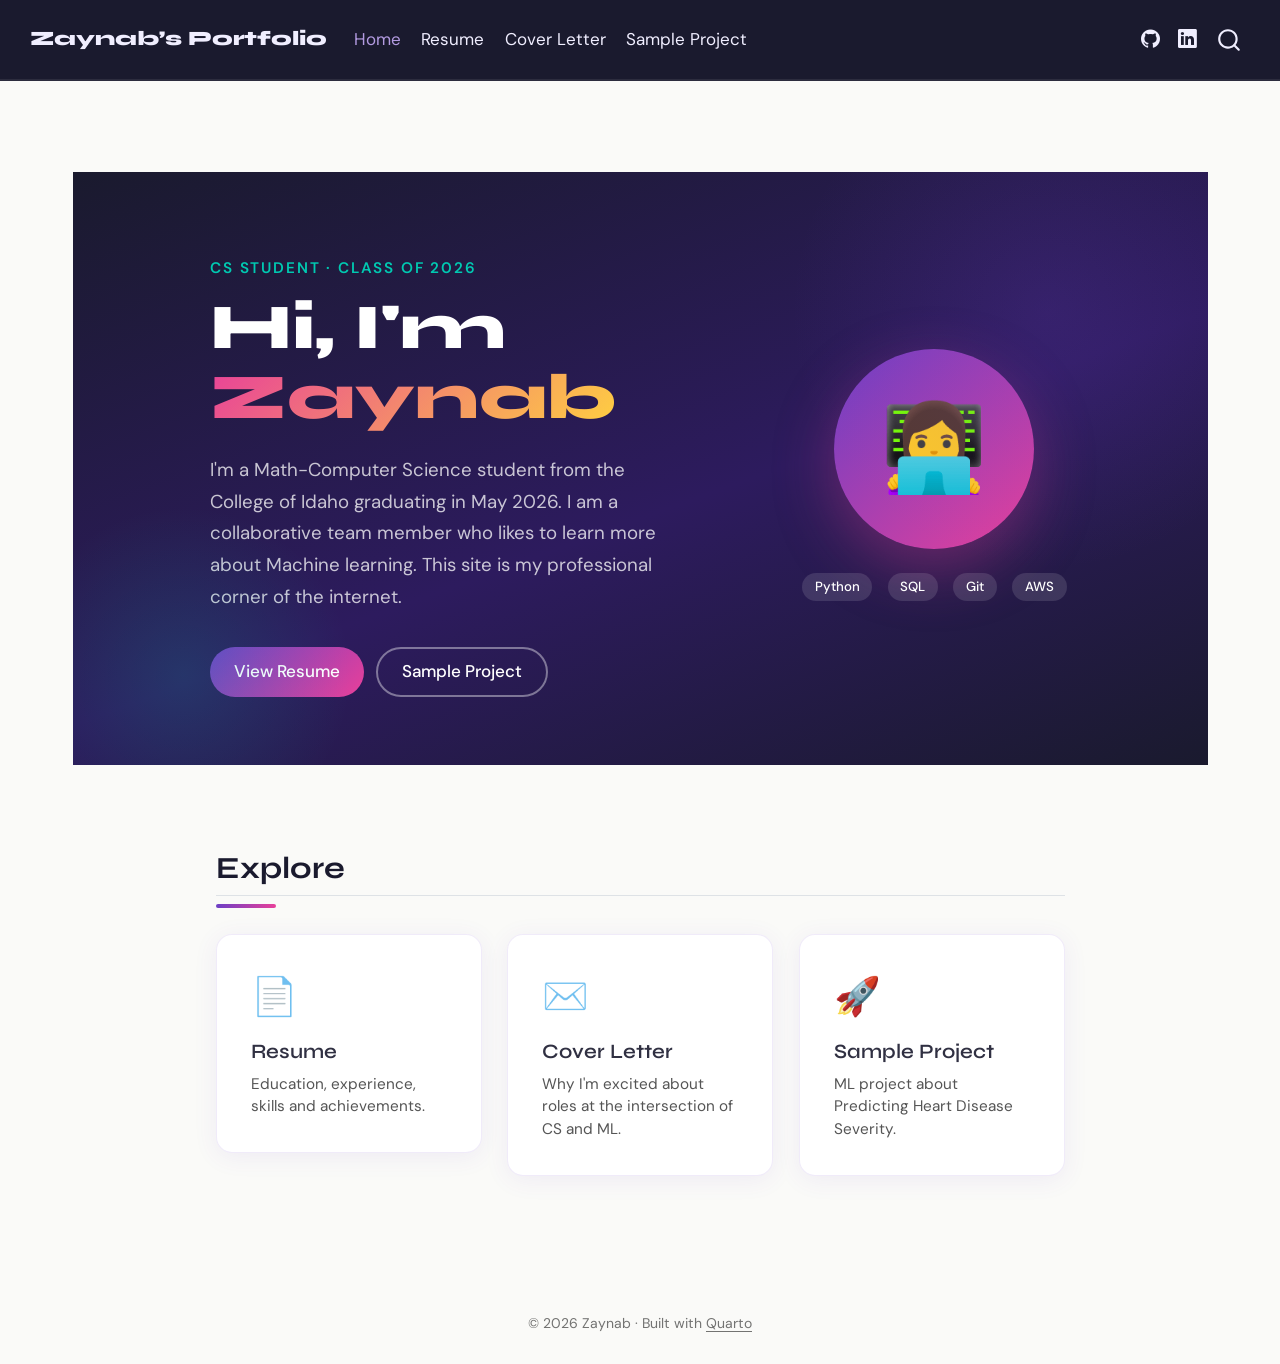
==== commit e433e2ef: "switch team project" ====
--- a/docs/index.html
+++ b/docs/index.html
@@ -104,7 +104,7 @@
   </li>  
   <li class="nav-item">
     <a class="nav-link" href="./project.html"> 
-<span class="menu-text">Team Project</span></a>
+<span class="menu-text">Sample Project</span></a>
   </li>  
 </ul>
             <ul class="navbar-nav navbar-nav-scroll ms-auto">
@@ -150,7 +150,7 @@
       </p>
       <div class="hero-cta">
         <a href="resume.html" class="btn-z">View Resume</a>
-        <a href="project.html" class="btn-z btn-z-outline btn-z-hero-outline">Team Project</a>
+        <a href="project.html" class="btn-z btn-z-outline btn-z-hero-outline">Sample Project</a>
       </div>
     </div>
 
@@ -194,9 +194,9 @@
     <a href="project.html" class="card-link">
       <div class="z-card">
         <div class="card-icon">🚀</div>
-        <h3 class="card-title anchored">Team Project</h3>
+        <h3 class="card-title anchored">Sample Project</h3>
         <p class="card-desc">
-          Our current ML collaboration — progress, methods, results.</p>
+         ML project about Predicting Heart Disease Severity.</p>
       </div>
     </a>
 
--- a/docs/styles.css
+++ b/docs/styles.css
@@ -17,7 +17,9 @@
   --c-card:   #ffffff;
   --radius:   16px;
 }
-
+#title-block-header {
+  margin-top: 60px;
+}
 /* ── Typography ── */
 h1, h2, h3 {
   font-family: 'Syne', sans-serif;
